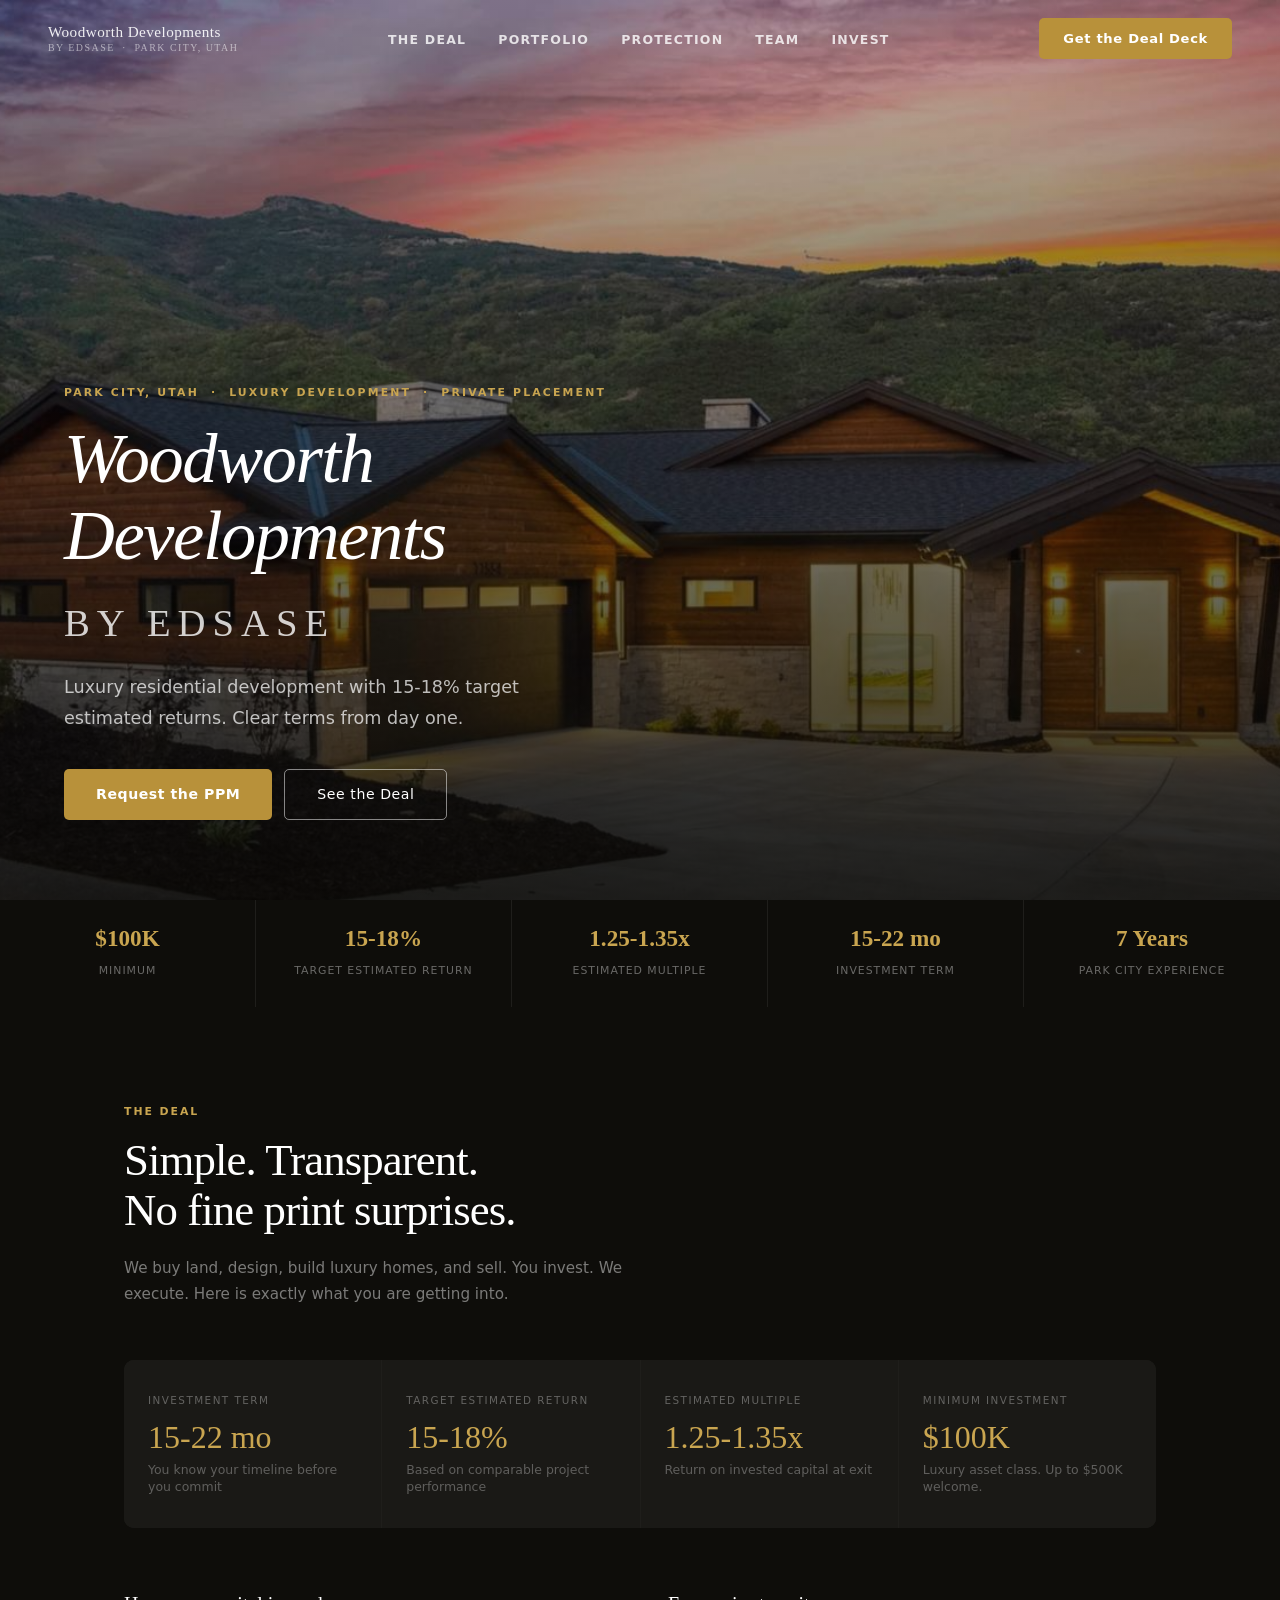
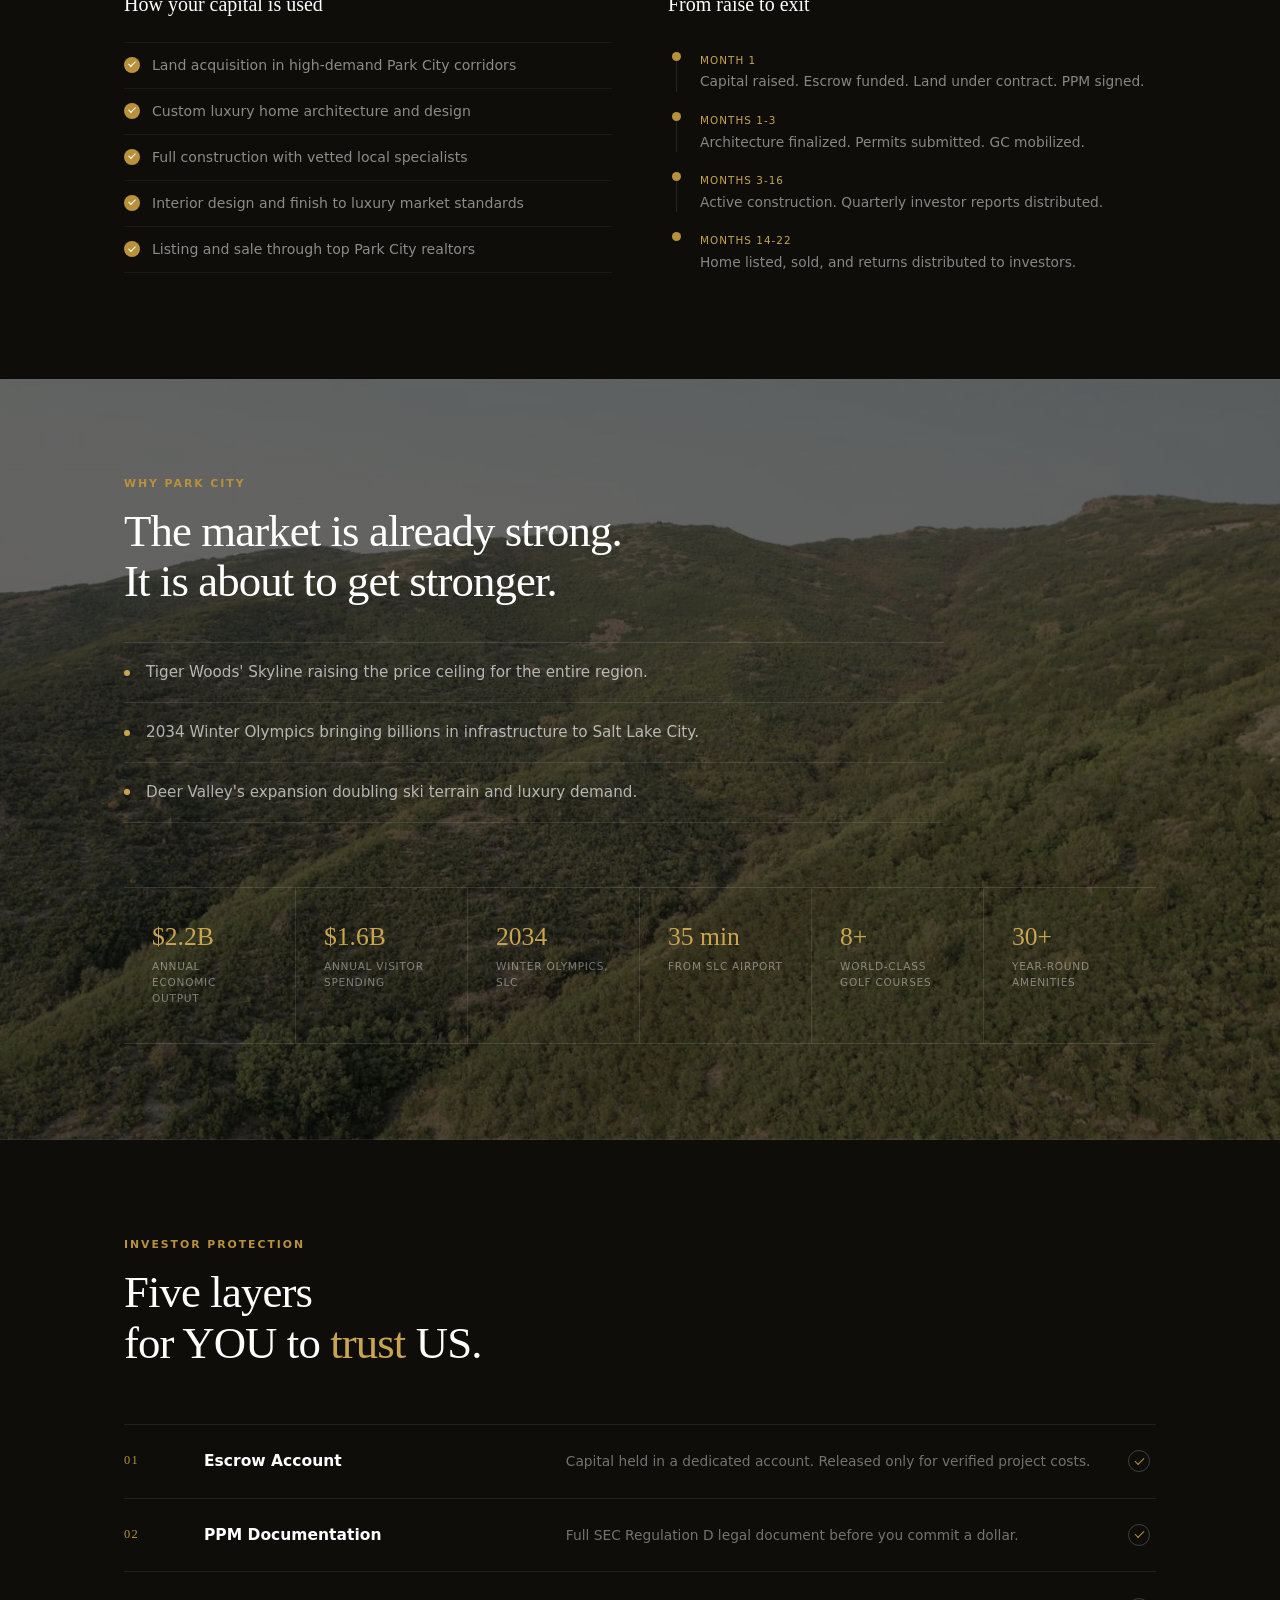
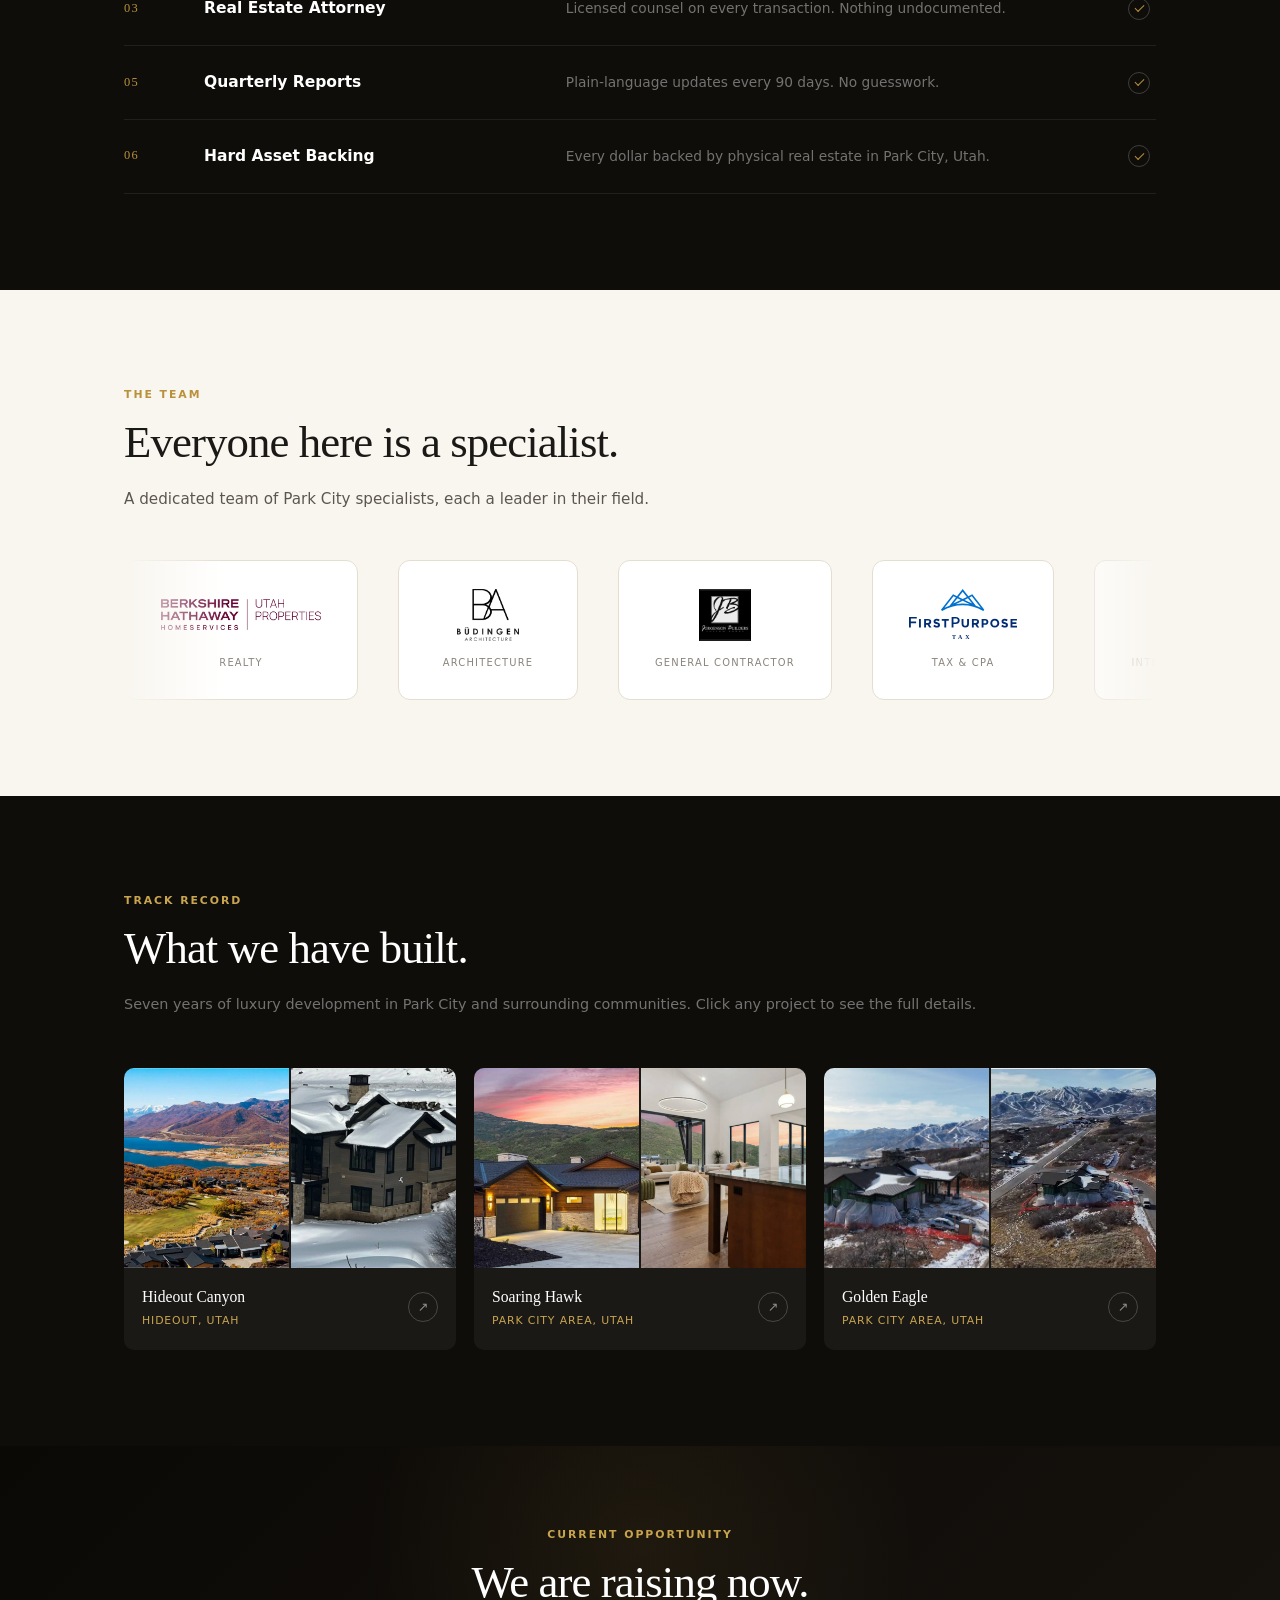
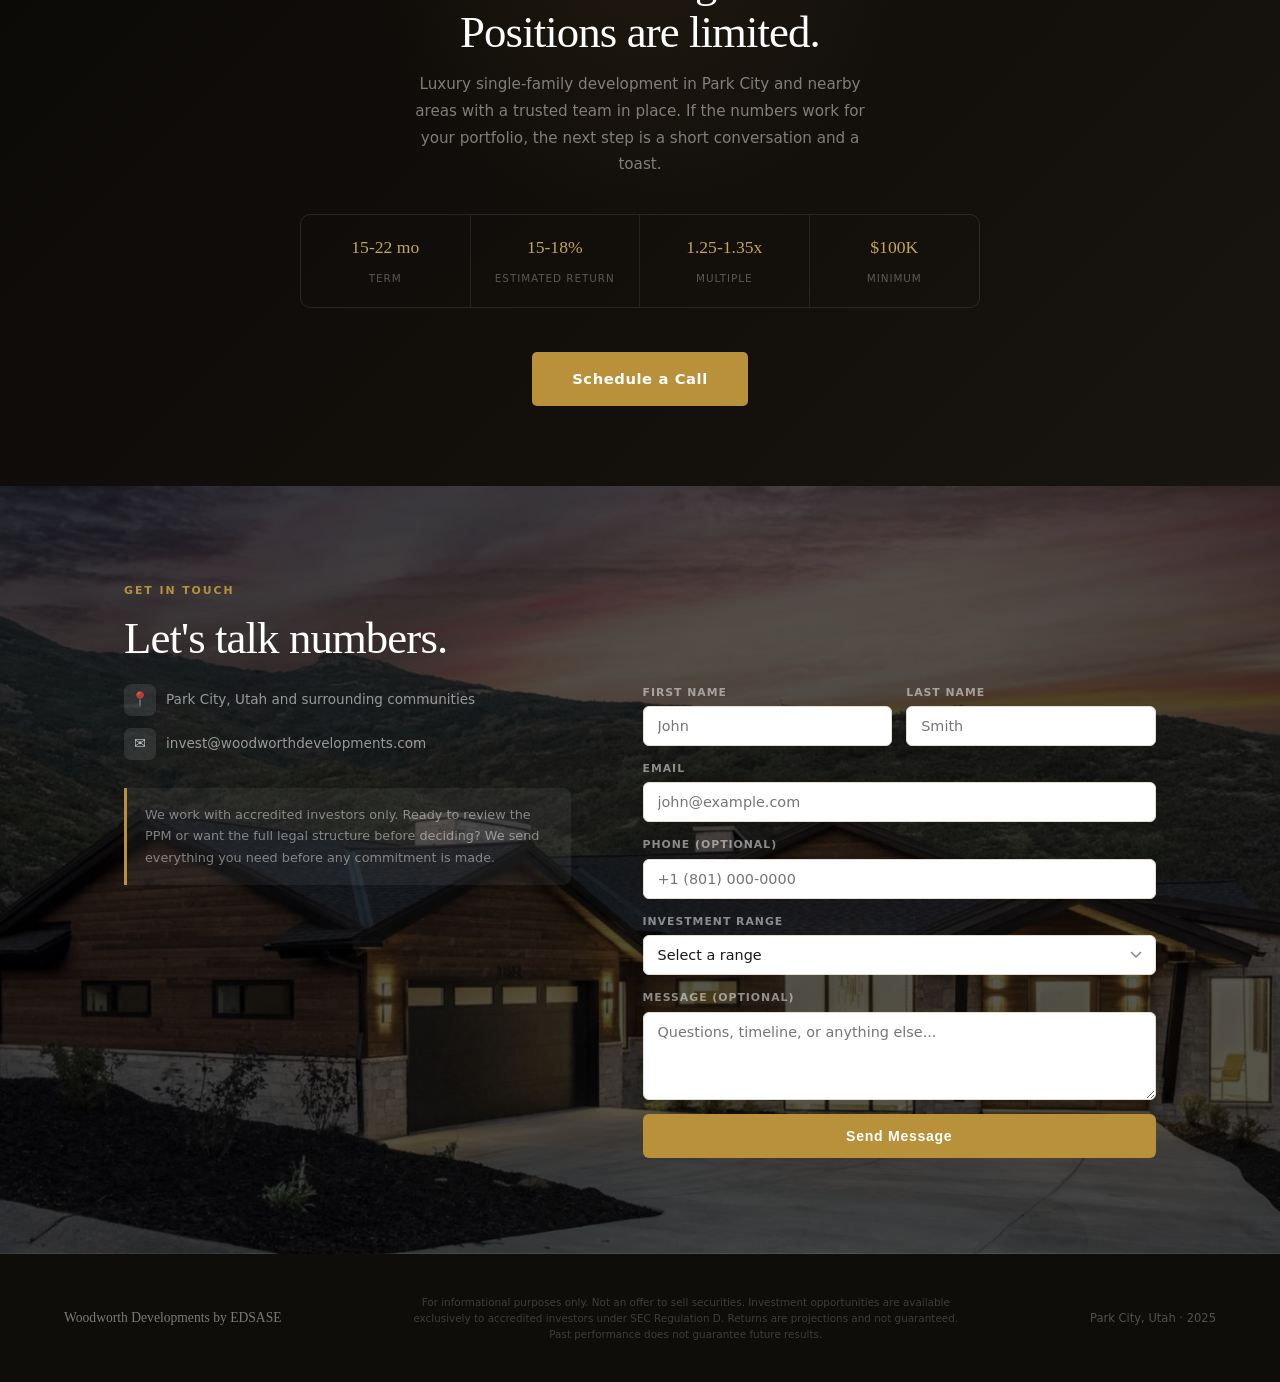
==== Index.html @ 4ca3562a "Add files via upload" ====
<!DOCTYPE html>
<html lang="en">
<head>
  <meta charset="UTF-8">
  <meta name="viewport" content="width=device-width, initial-scale=1.0">
  <title>Woodworth Developments | Luxury Investment, Park City Utah</title>
  <style>
    *, *::before, *::after { box-sizing: border-box; margin: 0; padding: 0; }
    html { scroll-behavior: smooth; }
    body {
      font-family: -apple-system, BlinkMacSystemFont, "Segoe UI", system-ui, sans-serif;
      background: #F9F6F0; color: #1A1916;
      line-height: 1.6; -webkit-font-smoothing: antialiased;
    }
    img { display: block; max-width: 100%; }
    a { text-decoration: none; color: inherit; }
    :root {
      --cream:#F9F6F0; --cream2:#EEE8DC; --white:#fff;
      --dark:#0E0D0A; --dark2:#181610; --gold:#B8913A; --gold2:#C9A550;
      --text:#1A1916; --mid:#5C5650; --light:#8A847C; --border:#E4DDD0;
    }
    header {
      position: fixed; top: 0; left: 0; right: 0; z-index: 100;
      padding: 18px 48px; display: flex; align-items: center;
      justify-content: space-between; transition: background .3s, box-shadow .3s;
    }
    header.scrolled {
      background: rgba(249,246,240,.96); backdrop-filter: blur(12px);
      box-shadow: 0 1px 0 var(--border);
    }
    .logo { font-family: Georgia,serif; font-size: .95rem; letter-spacing: .03em;
      color: rgba(255,255,255,.9); transition: color .3s; line-height: 1.3; }
    .logo small { display: block; font-size: .62rem; letter-spacing: .15em;
      text-transform: uppercase; opacity: .6; }
    header.scrolled .logo { color: var(--text); }
    .header-cta { background: var(--gold); color: #fff; padding: 10px 24px;
      border-radius: 5px; font-size: .82rem; font-weight: 600;
      letter-spacing: .05em; transition: background .2s; }
    .header-cta:hover { background: var(--gold2); }
    .nav-links { display: flex; align-items: center; gap: 32px; list-style: none; }
    .nav-links a { font-size: .78rem; font-weight: 600; letter-spacing: .1em;
      text-transform: uppercase; color: rgba(255,255,255,.8);
      transition: color .2s; text-decoration: none; }
    .nav-links a:hover { color: var(--gold2); }
    header.scrolled .nav-links a { color: var(--mid); }
    header.scrolled .nav-links a:hover { color: var(--gold); }
    .nav-hamburger { display: none; flex-direction: column; gap: 5px;
      cursor: pointer; padding: 4px; background: none; border: none; }
    .nav-hamburger span { display: block; width: 22px; height: 2px;
      background: rgba(255,255,255,.85); border-radius: 2px; transition: background .3s; }
    header.scrolled .nav-hamburger span { background: var(--text); }
    .nav-hamburger.open span:nth-child(1) { transform: translateY(7px) rotate(45deg); }
    .nav-hamburger.open span:nth-child(2) { opacity: 0; }
    .nav-hamburger.open span:nth-child(3) { transform: translateY(-7px) rotate(-45deg); }
    #hero { position: relative; height: 100vh; min-height: 640px;
      display: flex; align-items: flex-end; overflow: hidden; }
    .hero-video { position: absolute; inset: 0; width: 100%; height: 100%; object-fit: cover; object-position: center 30%; z-index: 0; }
    .hero-ov { position: absolute; inset: 0; z-index: 1;
      background: linear-gradient(to top,rgba(10,8,4,.88) 0%,rgba(10,8,4,.45) 55%,rgba(10,8,4,.25) 100%); }
    .hero-body { position: relative; z-index: 2; padding: 0 64px 80px; max-width: 820px; }
    .hero-tag { font-size: .68rem; font-weight: 700; letter-spacing: .2em;
      text-transform: uppercase; color: var(--gold2); margin-bottom: 18px; }
    #hero h1 { font-family: Georgia,serif; font-weight: 400; font-style: italic;
      font-size: clamp(2.8rem,5.5vw,5rem); line-height: 1.1; letter-spacing: -.02em;
      color: #fff; margin-bottom: 20px; }
    .hero-sub { font-size: clamp(.95rem,1.5vw,1.1rem); color: rgba(255,255,255,.72);
      max-width: 480px; line-height: 1.75; margin-bottom: 36px; }
    .hero-btns { display: flex; gap: 12px; flex-wrap: wrap; }
    .btn-primary { display: inline-block; background: var(--gold); color: #fff;
      padding: 14px 32px; font-size: .88rem; font-weight: 600; letter-spacing: .04em;
      border-radius: 5px; transition: background .2s, transform .15s; }
    .btn-primary:hover { background: var(--gold2); transform: translateY(-1px); }
    .btn-outline { display: inline-block; border: 1.5px solid rgba(255,255,255,.5);
      color: #fff; padding: 13px 32px; font-size: .88rem; font-weight: 500;
      letter-spacing: .04em; border-radius: 5px; transition: border-color .2s, background .2s; }
    .btn-outline:hover { border-color: #fff; background: rgba(255,255,255,.07); }
    .strip { background: var(--dark); display: flex; flex-wrap: wrap; }
    .strip-item { flex: 1 1 180px; padding: 26px 20px; text-align: center;
      border-right: 1px solid rgba(255,255,255,.07); }
    .strip-item:last-child { border-right: none; }
    .strip-item b { display: block; font-family: Georgia,serif; font-size: 1.45rem;
      color: var(--gold2); line-height: 1.1; margin-bottom: 4px; }
    .strip-item span { font-size: .68rem; letter-spacing: .09em;
      text-transform: uppercase; color: rgba(255,255,255,.38); }
    .section { padding: 96px 64px; max-width: 1160px; margin: 0 auto; }
    .eyebrow { font-size: .68rem; font-weight: 700; letter-spacing: .18em;
      text-transform: uppercase; color: var(--gold); margin-bottom: 14px; display: block; }
    .eyebrow-w { color: var(--gold2); }
    h2 { font-family: Georgia,serif; font-weight: 400;
      font-size: clamp(2rem,3.5vw,3rem); letter-spacing: -.02em; line-height: 1.12; margin-bottom: 20px; }
    #market { position: relative; background: var(--dark); }
    #market::before { content: ''; position: absolute; inset: 0; z-index: 0;
      background-image: linear-gradient(rgba(10,8,4,0.62),rgba(10,8,4,0.62)),url('[data-uri]');
      background-size: cover; background-position: center 40%;
      filter: saturate(0.55); }
    #market > .section { position: relative; z-index: 1; }
    #market h2 { color: #fff; }
    #market p { color: rgba(255,255,255,.7); }
    #market strong { color: #fff; }

    #market .dot { background: var(--gold); }
    #market li { color: rgba(255,255,255,.65); }
    .market-wrap { max-width: 820px; }
    .market-pills { display: flex; flex-direction: column; gap: 0; margin-top: 36px; border-top: 1px solid rgba(255,255,255,.12); }
    .market-pill { display: flex; align-items: center; gap: 16px; padding: 18px 0; border-bottom: 1px solid rgba(255,255,255,.1); font-size: .95rem; color: rgba(255,255,255,.65); line-height: 1.5; }
    .pill-dot { width: 6px; height: 6px; border-radius: 50%; background: var(--gold2); flex-shrink: 0; }
    .market-left p { font-size: 1rem; color: rgba(255,255,255,.68); line-height: 1.8; margin-bottom: 14px; }
    .market-left p strong { color: #fff; }
    .bullets { list-style: none; margin-top: 24px; }
    .bullets li { display: flex; gap: 12px; align-items: flex-start;
      padding: 12px 0; border-bottom: 1px solid var(--border);
      font-size: .9rem; color: var(--mid); line-height: 1.5; }
    .bullets li:first-child { border-top: 1px solid var(--border); }
    .dot { width: 5px; height: 5px; background: var(--gold); border-radius: 50%;
      flex-shrink: 0; margin-top: 7px; }
    .stat-strip { display: grid; grid-template-columns: repeat(6,1fr);
      margin-top: 64px; border-top: 1px solid rgba(255,255,255,.12);
      border-bottom: 1px solid rgba(255,255,255,.12); }
    .stat-box { padding: 36px 28px; border-right: 1px solid rgba(255,255,255,.1); }
    .stat-box:last-child { border-right: none; }
    .stat-box-num { font-family: Georgia,serif;
      font-size: clamp(1.6rem,2vw,2.4rem); color: var(--gold2);
      line-height: 1; margin-bottom: 10px; }
    .stat-box-lbl { font-size: .66rem; color: rgba(255,255,255,.42);
      line-height: 1.5; text-transform: uppercase; letter-spacing: .07em; }
    .market-photo { border-radius: 16px; overflow: hidden; height: 620px; margin-top: 64px; }
    .market-photo img { width: 100%; height: 100%; object-fit: cover; }
    #deal-bg { background: var(--dark); }
    h2#deal { color: #fff; }
    .deal-note { color: rgba(255,255,255,.45); max-width: 500px;
      margin-bottom: 52px; font-size: .95rem; line-height: 1.75; }
    .deal-nums { display: grid; grid-template-columns: repeat(4,1fr); gap: 1px;
      background: rgba(255,255,255,.07); border-radius: 10px; overflow: hidden; margin-bottom: 60px; }
    .deal-num-card { background: #1A1916; padding: 32px 24px; }
    .d-lbl { font-size: .65rem; letter-spacing: .14em; text-transform: uppercase;
      color: rgba(255,255,255,.32); margin-bottom: 12px; }
    .d-val { font-family: Georgia,serif; font-size: clamp(1.7rem,2.5vw,2.4rem);
      color: var(--gold2); line-height: 1; margin-bottom: 8px; }
    .d-note { font-size: .78rem; color: rgba(255,255,255,.3); line-height: 1.4; }
    .deal-two { display: grid; grid-template-columns: 1fr 1fr; gap: 56px; }
    .deal-two h3 { font-family: Georgia,serif; font-size: 1.25rem; font-weight: 400;
      color: #fff; margin-bottom: 22px; }
    .check-list { list-style: none; }
    .check-list li { display: flex; gap: 12px; align-items: flex-start;
      padding: 12px 0; border-bottom: 1px solid rgba(255,255,255,.06);
      font-size: .88rem; color: rgba(255,255,255,.52); line-height: 1.5; }
    .check-list li:first-child { border-top: 1px solid rgba(255,255,255,.06); }
    .ck { width: 16px; height: 16px; background: var(--gold); border-radius: 50%;
      flex-shrink: 0; margin-top: 2px; display: flex; align-items: center; justify-content: center; }
    .ck::after { content: ""; width: 4px; height: 7px;
      border-right: 1.5px solid #fff; border-bottom: 1.5px solid #fff;
      transform: rotate(45deg) translateX(-1px) translateY(-1px); }
    .tl { display: flex; flex-direction: column; }
    .tl-step { display: flex; gap: 16px; padding: 10px 0; }
    .tl-line { display: flex; flex-direction: column; align-items: center; width: 16px; flex-shrink: 0; }
    .tl-line::before { content: ""; width: 9px; height: 9px; border-radius: 50%;
      background: var(--gold); flex-shrink: 0; }
    .tl-line::after { content: ""; width: 1px; flex: 1; min-height: 22px;
      background: rgba(255,255,255,.1); }
    .tl-step:last-child .tl-line::after { display: none; }
    .tl-period { font-size: .65rem; letter-spacing: .1em; text-transform: uppercase;
      color: var(--gold2); margin-bottom: 3px; }
    .tl-text { color: rgba(255,255,255,.5); font-size: .86rem; line-height: 1.5; }
    #protection { background: var(--dark); }
    .prot-list { margin-top: 56px; border-top: 1px solid rgba(255,255,255,.08); }
    .prot-row { display: grid; grid-template-columns: 52px 1fr 1.6fr 28px;
      align-items: center; gap: 28px; padding: 24px 0;
      border-bottom: 1px solid rgba(255,255,255,.08);
      transition: background .2s; border-radius: 0; }
    .prot-num { font-family: Georgia,serif; font-size: .78rem; color: var(--gold);
      letter-spacing: .1em; }
    .prot-name { font-size: .97rem; font-weight: 700; color: #fff; }
    .prot-tag { font-size: .86rem; color: rgba(255,255,255,.42); line-height: 1.5; }
    .prot-tick { width: 22px; height: 22px; border-radius: 50%;
      border: 1.5px solid rgba(255,255,255,.2);
      display: flex; align-items: center; justify-content: center; flex-shrink: 0; }
    .prot-tick::after { content: ''; width: 5px; height: 9px;
      border-right: 1.5px solid var(--gold); border-bottom: 1.5px solid var(--gold);
      transform: rotate(45deg) translateX(-1px) translateY(-1px); }
    #team { background: var(--cream); }
    .team-grid { display: grid; grid-template-columns: repeat(4,1fr); gap: 16px; margin-top: 52px; }
    .team-sub { color: var(--mid); font-size: .95rem; margin-top: 10px; margin-bottom: 48px; }
    .logo-marquee { overflow: hidden; width: 100%; -webkit-mask-image: linear-gradient(to right,transparent 0,black 10%,black 90%,transparent 100%); mask-image: linear-gradient(to right,transparent 0,black 10%,black 90%,transparent 100%); }
    .logo-track { display: flex; gap: 40px; align-items: center; width: max-content; animation: logo-scroll 28s linear infinite; }
    .logo-track:hover { animation-play-state: paused; }
    @keyframes logo-scroll { from { transform: translateX(0); } to { transform: translateX(-50%); } }
    .logo-item { display: flex; flex-direction: column; align-items: center; gap: 14px; background: var(--white); border: 1px solid var(--border); border-radius: 12px; padding: 28px 36px; flex-shrink: 0; min-width: 180px; transition: box-shadow .2s; }
    .logo-item:hover { box-shadow: 0 6px 24px rgba(0,0,0,.07); }
    .logo-item img { height: 52px; width: auto; max-width: 160px; object-fit: contain; }
    .logo-role { font-size: .62rem; letter-spacing: .12em; text-transform: uppercase; color: var(--light); }
    .team-card { background: var(--white); border: 1px solid var(--border);
      border-radius: 10px; padding: 24px 18px; text-align: center; }
    .av { width: 52px; height: 52px; border-radius: 50%; background: var(--cream2);
      margin: 0 auto 12px; display: flex; align-items: center; justify-content: center;
      font-family: Georgia,serif; font-size: 1.05rem; color: var(--gold); font-style: italic; }
    .t-name { font-size: .85rem; font-weight: 600; color: var(--text); margin-bottom: 2px; }
    .t-co { font-size: .68rem; color: var(--gold); margin-bottom: 2px; }
    .t-role { font-size: .72rem; color: var(--light); line-height: 1.35; }
    #portfolio-bg { background: var(--dark); }
    h2#portfolio { color: #fff; }
    .port-note { color: rgba(255,255,255,.42); margin-bottom: 52px; font-size: .9rem; }
    .port-grid { display: grid; grid-template-columns: repeat(3,1fr); gap: 18px; }
    .port-card { background: #1A1916; border-radius: 10px; overflow: hidden;
      cursor: pointer; transition: transform .3s, box-shadow .3s; }
    .port-card:hover { transform: translateY(-5px); box-shadow: 0 16px 40px rgba(0,0,0,.5); }
    .port-imgs { display: grid; grid-template-columns: 1fr 1fr; height: 200px; gap: 2px; overflow: hidden; }
    .port-imgs img { width: 100%; height: 100%; object-fit: cover; transition: transform .5s; }
    .port-card:hover .port-imgs img { transform: scale(1.05); }
    .port-info { padding: 16px 18px 20px; display: flex; align-items: center; justify-content: space-between; }
    .port-name { color: #fff; font-family: Georgia,serif; font-size: .98rem; margin-bottom: 3px; }
    .port-loc { font-size: .68rem; letter-spacing: .08em; text-transform: uppercase; color: var(--gold2); }
    .port-arrow { width: 30px; height: 30px; border-radius: 50%; border: 1px solid rgba(255,255,255,.2);
      display: flex; align-items: center; justify-content: center; color: rgba(255,255,255,.5);
      font-size: .8rem; transition: border-color .2s, color .2s; flex-shrink: 0; }
    .port-card:hover .port-arrow { border-color: var(--gold2); color: var(--gold2); }
    #cta-bridge { background: linear-gradient(135deg,#0B0906 0%,#181410 100%);
      text-align: center; padding: 80px 64px; position: relative; overflow: hidden; }
    #cta-bridge::before { content: ""; position: absolute; top: -200px; left: 50%;
      transform: translateX(-50%); width: 600px; height: 600px; border-radius: 50%;
      background: radial-gradient(circle,rgba(184,145,58,.09) 0%,transparent 65%); pointer-events: none; }
    #cta-bridge h2 { color: #fff; max-width: 600px; margin: 0 auto 14px; position: relative; }
    #cta-bridge > p { color: rgba(255,255,255,.46); max-width: 460px; margin: 0 auto 36px;
      font-size: .95rem; line-height: 1.75; position: relative; }
    .terms-row { display: flex; flex-wrap: wrap; justify-content: center; gap: 0;
      max-width: 680px; margin: 0 auto 44px; border: 1px solid rgba(255,255,255,.1);
      border-radius: 10px; overflow: hidden; position: relative; }
    .term-item { flex: 1 1 150px; padding: 18px 12px; border-right: 1px solid rgba(255,255,255,.08); }
    .term-item:last-child { border-right: none; }
    .term-val { font-family: Georgia,serif; font-size: 1.1rem; color: var(--gold2); display: block; margin-bottom: 3px; }
    .term-lbl { font-size: .65rem; letter-spacing: .09em; text-transform: uppercase; color: rgba(255,255,255,.3); }
    #contact { position: relative; background: var(--dark); }
    #contact::before { content: ''; position: absolute; inset: 0; z-index: 0;
      background-image: linear-gradient(rgba(10,8,4,0.68),rgba(10,8,4,0.68)),url('[data-uri]');
      background-size: cover; background-position: center 30%;
      background-blend-mode: multiply; filter: saturate(0.55); }
    #contact > .section { position: relative; z-index: 1; }
    #contact h2 { color: #fff; }
    #contact .contact-left h3 { color: #fff; }
    #contact .contact-left > p { color: var(--gold2) !important; }
    #contact .c-icon { background: rgba(255,255,255,.1); color: rgba(255,255,255,.7); }
    #contact .c-txt { color: rgba(255,255,255,.55); }
    #contact .c-note { background: rgba(255,255,255,.06); color: rgba(255,255,255,.45); border-left-color: var(--gold); }
    #contact .fg label { color: rgba(255,255,255,.5); }
    .contact-wrap { display: grid; grid-template-columns: 1fr 1.15fr; gap: 72px; align-items: start; }
    .contact-left h3 { font-family: Georgia,serif; font-weight: 400; font-size: 1.5rem; margin-bottom: 14px; }
    .contact-left > p { font-size: .93rem; color: var(--mid); line-height: 1.8; margin-bottom: 28px; }
    .c-line { display: flex; align-items: center; gap: 10px; margin-bottom: 12px; }
    .c-icon { width: 32px; height: 32px; border-radius: 7px; background: var(--cream2);
      display: flex; align-items: center; justify-content: center; font-size: .9rem; flex-shrink: 0; }
    .c-txt { font-size: .85rem; color: var(--mid); }
    .c-note { margin-top: 28px; padding: 16px 18px; border-left: 3px solid var(--gold);
      background: var(--cream2); border-radius: 0 8px 8px 0;
      font-size: .8rem; color: var(--mid); line-height: 1.7; }
    .c-form { display: flex; flex-direction: column; gap: 14px; }
    .row2 { display: grid; grid-template-columns: 1fr 1fr; gap: 14px; }
    .fg { display: flex; flex-direction: column; gap: 5px; }
    .fg label { font-size: .68rem; font-weight: 700; letter-spacing: .09em; text-transform: uppercase; color: var(--mid); }
    .fg input, .fg select, .fg textarea { background: var(--white); border: 1.5px solid var(--border);
      border-radius: 6px; padding: 11px 14px; font-size: .9rem; font-family: inherit;
      color: var(--text); outline: none; transition: border-color .2s; width: 100%; }
    .fg input:focus, .fg select:focus, .fg textarea:focus { border-color: var(--gold); }
    .fg textarea { resize: vertical; min-height: 88px; }
    .fg select { appearance: none;
      background-image: url("data:image/svg+xml,%3Csvg xmlns='http://www.w3.org/2000/svg' width='12' height='8'%3E%3Cpath d='M1 1l5 5 5-5' stroke='%238A847C' fill='none' stroke-width='1.5'/%3E%3C/svg%3E");
      background-repeat: no-repeat; background-position: right 13px center; padding-right: 34px; }
    .btn-send { background: var(--gold); color: #fff; border: none; padding: 14px 32px;
      font-size: .88rem; font-weight: 600; letter-spacing: .05em; border-radius: 6px;
      cursor: pointer; transition: background .2s, transform .15s; width: 100%; }
    .btn-send:hover { background: var(--gold2); transform: translateY(-1px); }
    .form-ok { display: none; background: #edf5e9; border: 1px solid #b8d9a8;
      color: #2a6018; padding: 13px 16px; border-radius: 7px; font-size: .86rem; }
    footer { background: var(--dark); padding: 40px 64px; display: flex;
      flex-wrap: wrap; gap: 20px; align-items: center; justify-content: space-between; }
    .f-brand { font-family: Georgia,serif; font-size: .85rem; color: rgba(255,255,255,.45); }
    .f-disc { font-size: .65rem; color: rgba(255,255,255,.2); max-width: 560px; line-height: 1.55; text-align: center; }
    .f-copy { font-size: .72rem; color: rgba(255,255,255,.28); }
    .fu { opacity: 0; transform: translateY(22px); transition: opacity .6s ease, transform .6s ease; }
    .fu.vis { opacity: 1; transform: none; }
    .d1 { transition-delay: .1s; } .d2 { transition-delay: .2s; }
    .d3 { transition-delay: .3s; } .d4 { transition-delay: .4s; }

    /* ===================== MODAL ===================== */
    #modal-overlay {
      position: fixed; inset: 0; z-index: 400;
      background: rgba(0,0,0,.9);
      display: flex; align-items: center; justify-content: center; padding: 24px;
      opacity: 0; pointer-events: none; transition: opacity .25s ease;
    }
    #modal-overlay.open { opacity: 1; pointer-events: all; }
    #modal-box {
      background: var(--white); border-radius: 16px;
      width: 100%; max-width: 900px; max-height: 90vh; overflow-y: auto; overflow-x: hidden;
      position: relative; box-shadow: 0 32px 80px rgba(0,0,0,.55);
      transform: scale(.96) translateY(14px); transition: transform .3s ease;
    }
    #modal-overlay.open #modal-box { transform: none; }
    #modal-close {
      position: absolute; top: 14px; right: 14px; z-index: 20;
      background: rgba(0,0,0,.5); color: #fff; border: none; border-radius: 50%;
      width: 36px; height: 36px; font-size: 1.1rem; cursor: pointer;
      display: flex; align-items: center; justify-content: center; transition: background .2s;
    }
    #modal-close:hover { background: rgba(0,0,0,.78); }
    .car-wrap {
      position: relative; overflow: hidden;
      background: var(--cream2);     /* cream, not black */
      aspect-ratio: 16/9;
    }
    #modal-img {
      width: 100%; height: 100%;
      object-fit: cover;             /* fill container, crop if needed */
      transition: opacity .22s ease;
    }
    .car-btn {
      position: absolute; top: 50%; transform: translateY(-50%);
      background: rgba(0,0,0,.42); color: #fff; border: none; border-radius: 50%;
      width: 46px; height: 46px; font-size: 1.5rem; cursor: pointer;
      display: flex; align-items: center; justify-content: center;
      transition: background .2s; z-index: 5; user-select: none;
    }
    .car-btn:hover { background: rgba(0,0,0,.7); }
    #carPrev { left: 14px; } #carNext { right: 14px; }
    .car-counter {
      position: absolute; bottom: 14px; right: 14px;
      background: rgba(0,0,0,.45); color: rgba(255,255,255,.88);
      font-size: .72rem; padding: 4px 10px; border-radius: 20px; pointer-events: none;
    }
    .car-dots {
      position: absolute; bottom: 14px; left: 50%; transform: translateX(-50%);
      display: flex; gap: 6px;
    }
    .car-dot { width: 7px; height: 7px; border-radius: 50%;
      background: rgba(255,255,255,.35); cursor: pointer;
      transition: background .2s, transform .2s; }
    .car-dot.active { background: #fff; transform: scale(1.25); }
    .modal-info { padding: 32px 40px 40px; }
    .modal-badge { display: inline-block; font-size: .65rem; font-weight: 700;
      letter-spacing: .12em; text-transform: uppercase;
      padding: 5px 12px; border-radius: 20px; margin-bottom: 8px; }
    .badge-done   { background: #edf5e9; color: #246018; }
    .badge-active { background: #fef3e2; color: #8a5a00; }
    #modal-title { font-family: Georgia,serif; font-weight: 400;
      font-size: clamp(1.5rem,3vw,2rem); color: var(--text); margin-bottom: 4px; }
    #modal-loc { font-size: .75rem; letter-spacing: .09em; text-transform: uppercase; color: var(--gold); }
    .modal-specs { display: grid; grid-template-columns: repeat(4,1fr);
      gap: 1px; background: var(--border); border: 1px solid var(--border);
      border-radius: 10px; overflow: hidden; }
    .spec-item { background: var(--cream); padding: 20px 18px; }
    .spec-val { font-family: Georgia,serif; font-size: 1.15rem; color: var(--text); margin-bottom: 5px; }
    .spec-lbl { font-size: .66rem; letter-spacing: .09em; text-transform: uppercase; color: var(--light); }

    @media (max-width: 1024px) {
      .deal-nums { grid-template-columns: repeat(2,1fr); }
      .team-grid  { grid-template-columns: repeat(3,1fr); }
      .port-grid  { grid-template-columns: repeat(2,1fr); }
    }
    @media (max-width: 768px) {
      header { padding: 16px 24px; }
      .nav-links { display: none; position: fixed; top: 0; left: 0; right: 0; bottom: 0;
        flex-direction: column; align-items: center; justify-content: center;
        background: rgba(14,13,10,.97); gap: 40px; z-index: 99; }
      .nav-links.open { display: flex; }
      .nav-links a { font-size: 1.1rem; color: rgba(255,255,255,.85) !important; }
      .nav-hamburger { display: flex; z-index: 101; position: relative; }
      .logo small { display: none; }
      .section { padding: 64px 24px; }
      #cta-bridge { padding: 64px 24px; }
      footer { padding: 36px 24px; flex-direction: column; text-align: center; }
      .f-disc { text-align: left; }
      h2 { font-size: 1.9rem; }
      .hero-body { padding: 0 28px 60px; }
      #hero h1 { font-size: 2.5rem; }
      .strip-item { flex: 1 1 50%; border-right: none; border-bottom: 1px solid rgba(255,255,255,.07); }
      .stat-strip { grid-template-columns: repeat(3,1fr); }
      .market-photo { height: 320px; }
      .deal-nums { grid-template-columns: repeat(2,1fr); }
      .deal-two { grid-template-columns: 1fr; gap: 40px; }
      .prot-row { grid-template-columns: 40px 1fr; gap: 16px; } .prot-tag { display: none; } .prot-tick { display: none; }
      .team-grid { grid-template-columns: repeat(2,1fr); }
      .port-grid { grid-template-columns: 1fr; }
      .terms-row { flex-direction: column; }
      .term-item { border-right: none; border-bottom: 1px solid rgba(255,255,255,.08); }
      .term-item:last-child { border-bottom: none; }
      .contact-wrap { grid-template-columns: 1fr; gap: 44px; }
      .row2 { grid-template-columns: 1fr; }
      #modal-overlay { align-items: flex-end; padding: 0; }
      #modal-box { border-radius: 20px 20px 0 0; max-height: 92vh; }
      #modal-overlay.open #modal-box { transform: none; }
      .car-wrap { aspect-ratio: 4/3; }
      .modal-info { padding: 24px 24px 36px; }
      .modal-specs { grid-template-columns: repeat(2,1fr); }
      .car-btn { width: 38px; height: 38px; font-size: 1.2rem; }
    }
    @media (max-width: 480px) {
      #hero h1 { font-size: 2rem; }
      .deal-nums { grid-template-columns: 1fr; }
      .team-grid { grid-template-columns: 1fr 1fr; }
    }
  </style>
</head>
<body>

<header id="hdr">
  <div class="logo">Woodworth Developments<small>by EDSASE &nbsp;&#183;&nbsp; Park City, Utah</small></div>
  <ul class="nav-links" id="navLinks">
    <li><a href="#deal-bg" onclick="closeNav()">The Deal</a></li>
    <li><a href="#portfolio-bg" onclick="closeNav()">Portfolio</a></li>
    <li><a href="#protection" onclick="closeNav()">Protection</a></li>
    <li><a href="#team" onclick="closeNav()">Team</a></li>
    <li><a href="#contact" onclick="closeNav()">Invest</a></li>
  </ul>
  <div style="display:flex;align-items:center;gap:20px;">
    <button class="nav-hamburger" id="navBurger" aria-label="Menu" onclick="toggleNav()">
      <span></span><span></span><span></span>
    </button>
    <a href="#contact" class="header-cta">Get the Deal Deck</a>
  </div>
</header>

<section id="hero">
  <video class="hero-video" autoplay muted loop playsinline preload="auto" poster="[data-uri]">
  <source src="Front cover video .mp4" type="video/mp4">
</video><div class="hero-ov"></div>
  <div class="hero-body">
    <div class="hero-tag">Park City, Utah &nbsp;&#183;&nbsp; Luxury Development &nbsp;&#183;&nbsp; Private Placement</div>
    <h1>Woodworth Developments<br><em style="font-size:.55em;letter-spacing:.18em;font-style:normal;opacity:.8">BY EDSASE</em></h1>
    <p class="hero-sub">Luxury residential development with 15-18% target estimated returns. Clear terms from day one.</p>
    <div class="hero-btns">
      <a href="#contact" class="btn-primary">Request the PPM</a>
      <a href="#deal-bg" class="btn-outline">See the Deal</a>
    </div>
  </div>
</section>

<div class="strip">
  <div class="strip-item"><b>$100K</b><span>Minimum</span></div>
  <div class="strip-item"><b>15-18%</b><span>Target Estimated Return</span></div>
  <div class="strip-item"><b>1.25-1.35x</b><span>Estimated Multiple</span></div>
  <div class="strip-item"><b>15-22 mo</b><span>Investment Term</span></div>
  <div class="strip-item"><b>7 Years</b><span>Park City Experience</span></div>
</div>

<div id="deal-bg"><div class="section">
  <span class="eyebrow eyebrow-w fu">The Deal</span>
  <h2 class="fu" id="deal">Simple. Transparent.<br>No fine print surprises.</h2>
  <p class="deal-note fu">We buy land, design, build luxury homes, and sell. You invest. We execute. Here is exactly what you are getting into.</p>
  <div class="deal-nums">
    <div class="deal-num-card fu"><div class="d-lbl">Investment Term</div><div class="d-val">15-22 mo</div><div class="d-note">You know your timeline before you commit</div></div>
    <div class="deal-num-card fu d1"><div class="d-lbl">Target Estimated Return</div><div class="d-val">15-18%</div><div class="d-note">Based on comparable project performance</div></div>
    <div class="deal-num-card fu d2"><div class="d-lbl">Estimated Multiple</div><div class="d-val">1.25-1.35x</div><div class="d-note">Return on invested capital at exit</div></div>
    <div class="deal-num-card fu d3"><div class="d-lbl">Minimum Investment</div><div class="d-val">$100K</div><div class="d-note">Luxury asset class. Up to $500K welcome.</div></div>
  </div>
  <div class="deal-two">
    <div class="fu"><h3>How your capital is used</h3>
      <ul class="check-list">
        <li><span class="ck"></span>Land acquisition in high-demand Park City corridors</li>
        <li><span class="ck"></span>Custom luxury home architecture and design</li>
        <li><span class="ck"></span>Full construction with vetted local specialists</li>
        <li><span class="ck"></span>Interior design and finish to luxury market standards</li>
        <li><span class="ck"></span>Listing and sale through top Park City realtors</li>
      </ul>
    </div>
    <div class="fu d1"><h3>From raise to exit</h3>
      <div class="tl">
        <div class="tl-step"><div class="tl-line"></div><div><div class="tl-period">Month 1</div><div class="tl-text">Capital raised. Escrow funded. Land under contract. PPM signed.</div></div></div>
        <div class="tl-step"><div class="tl-line"></div><div><div class="tl-period">Months 1-3</div><div class="tl-text">Architecture finalized. Permits submitted. GC mobilized.</div></div></div>
        <div class="tl-step"><div class="tl-line"></div><div><div class="tl-period">Months 3-16</div><div class="tl-text">Active construction. Quarterly investor reports distributed.</div></div></div>
        <div class="tl-step"><div class="tl-line"></div><div><div class="tl-period">Months 14-22</div><div class="tl-text">Home listed, sold, and returns distributed to investors.</div></div></div>
      </div>
    </div>
  </div>
</div></div>

<div id="market"><div class="section">
  <span class="eyebrow fu">Why Park City</span>
  <div class="market-wrap">
    <h2 class="fu">The market is already strong.<br>It is about to get stronger.</h2>
    <div class="market-pills fu">
      <div class="market-pill"><span class="pill-dot"></span><span>Tiger Woods' Skyline raising the price ceiling for the entire region.</span></div>
      <div class="market-pill"><span class="pill-dot"></span><span>2034 Winter Olympics bringing billions in infrastructure to Salt Lake City.</span></div>
      <div class="market-pill"><span class="pill-dot"></span><span>Deer Valley's expansion doubling ski terrain and luxury demand.</span></div>
    </div>
  </div>
  <div class="stat-strip fu d1">
    <div class="stat-box"><div class="stat-box-num">$2.2B</div><div class="stat-box-lbl">Annual economic output</div></div>
    <div class="stat-box"><div class="stat-box-num">$1.6B</div><div class="stat-box-lbl">Annual visitor spending</div></div>
    <div class="stat-box"><div class="stat-box-num">2034</div><div class="stat-box-lbl">Winter Olympics, SLC</div></div>
    <div class="stat-box"><div class="stat-box-num">35 min</div><div class="stat-box-lbl">From SLC Airport</div></div>
    <div class="stat-box"><div class="stat-box-num">8+</div><div class="stat-box-lbl">World-class golf courses</div></div>
    <div class="stat-box"><div class="stat-box-num">30+</div><div class="stat-box-lbl">Year-round amenities</div></div>
  </div>
</div></div>

<div id="protection"><div class="section">
  <span class="eyebrow fu">Investor Protection</span>
  <h2 class="fu" style="color:#fff">Five layers<br>for YOU to <span style="color:var(--gold2)">trust</span> US.</h2>
  <div class="prot-list">
    <div class="prot-row fu"><span class="prot-num">01</span><span class="prot-name">Escrow Account</span><span class="prot-tag">Capital held in a dedicated account. Released only for verified project costs.</span><div class="prot-tick"></div></div>
    <div class="prot-row fu"><span class="prot-num">02</span><span class="prot-name">PPM Documentation</span><span class="prot-tag">Full SEC Regulation D legal document before you commit a dollar.</span><div class="prot-tick"></div></div>
    <div class="prot-row fu"><span class="prot-num">03</span><span class="prot-name">Real Estate Attorney</span><span class="prot-tag">Licensed counsel on every transaction. Nothing undocumented.</span><div class="prot-tick"></div></div>
    <div class="prot-row fu"><span class="prot-num">05</span><span class="prot-name">Quarterly Reports</span><span class="prot-tag">Plain-language updates every 90 days. No guesswork.</span><div class="prot-tick"></div></div>
    <div class="prot-row fu"><span class="prot-num">06</span><span class="prot-name">Hard Asset Backing</span><span class="prot-tag">Every dollar backed by physical real estate in Park City, Utah.</span><div class="prot-tick"></div></div>
  </div>
</div></div>

<div id="team"><div class="section">
  <span class="eyebrow fu">The Team</span>
  <h2 class="fu">Everyone here is a specialist.</h2>
  <p class="team-sub fu">A dedicated team of Park City specialists, each a leader in their field.</p>
  <div class="logo-marquee">
  <div class="logo-track" id="logoTrack">
    <div class="logo-item"><img src="[data-uri]" alt="BHHS Utah Properties"><span class="logo-role">Realty</span></div>
    <div class="logo-item"><img src="[data-uri]" alt="Büdingen Architecture"><span class="logo-role">Architecture</span></div>
    <div class="logo-item"><img src="[data-uri]" alt="Jorgenson Builders"><span class="logo-role">General Contractor</span></div>
    <div class="logo-item"><img src="[data-uri]" alt="FirstPurpose"><span class="logo-role">Tax &amp; CPA</span></div>
    <div class="logo-item"><img src="[data-uri]" alt="Milieu Design"><span class="logo-role">Interior Design</span></div>
    <div class="logo-item"><img src="[data-uri]" alt="BHHS Utah Properties"><span class="logo-role">Realty</span></div>
    <div class="logo-item"><img src="[data-uri]" alt="Büdingen Architecture"><span class="logo-role">Architecture</span></div>
    <div class="logo-item"><img src="[data-uri]" alt="Jorgenson Builders"><span class="logo-role">General Contractor</span></div>
    <div class="logo-item"><img src="[data-uri]" alt="FirstPurpose"><span class="logo-role">Tax &amp; CPA</span></div>
    <div class="logo-item"><img src="[data-uri]" alt="Milieu Design"><span class="logo-role">Interior Design</span></div>
  </div>
  </div>
</div></div>

<div id="portfolio-bg"><div class="section">
  <span class="eyebrow eyebrow-w fu">Track Record</span>
  <h2 class="fu" id="portfolio">What we have built.</h2>
  <p class="port-note fu">Seven years of luxury development in Park City and surrounding communities. Click any project to see the full details.</p>
  <div class="port-grid">
    <div class="port-card fu" onclick="openProject('hideout')" role="button" tabindex="0">
      <div class="port-imgs">
        <img src="[data-uri]" alt="Hideout Canyon aerial" loading="lazy">
        <img src="[data-uri]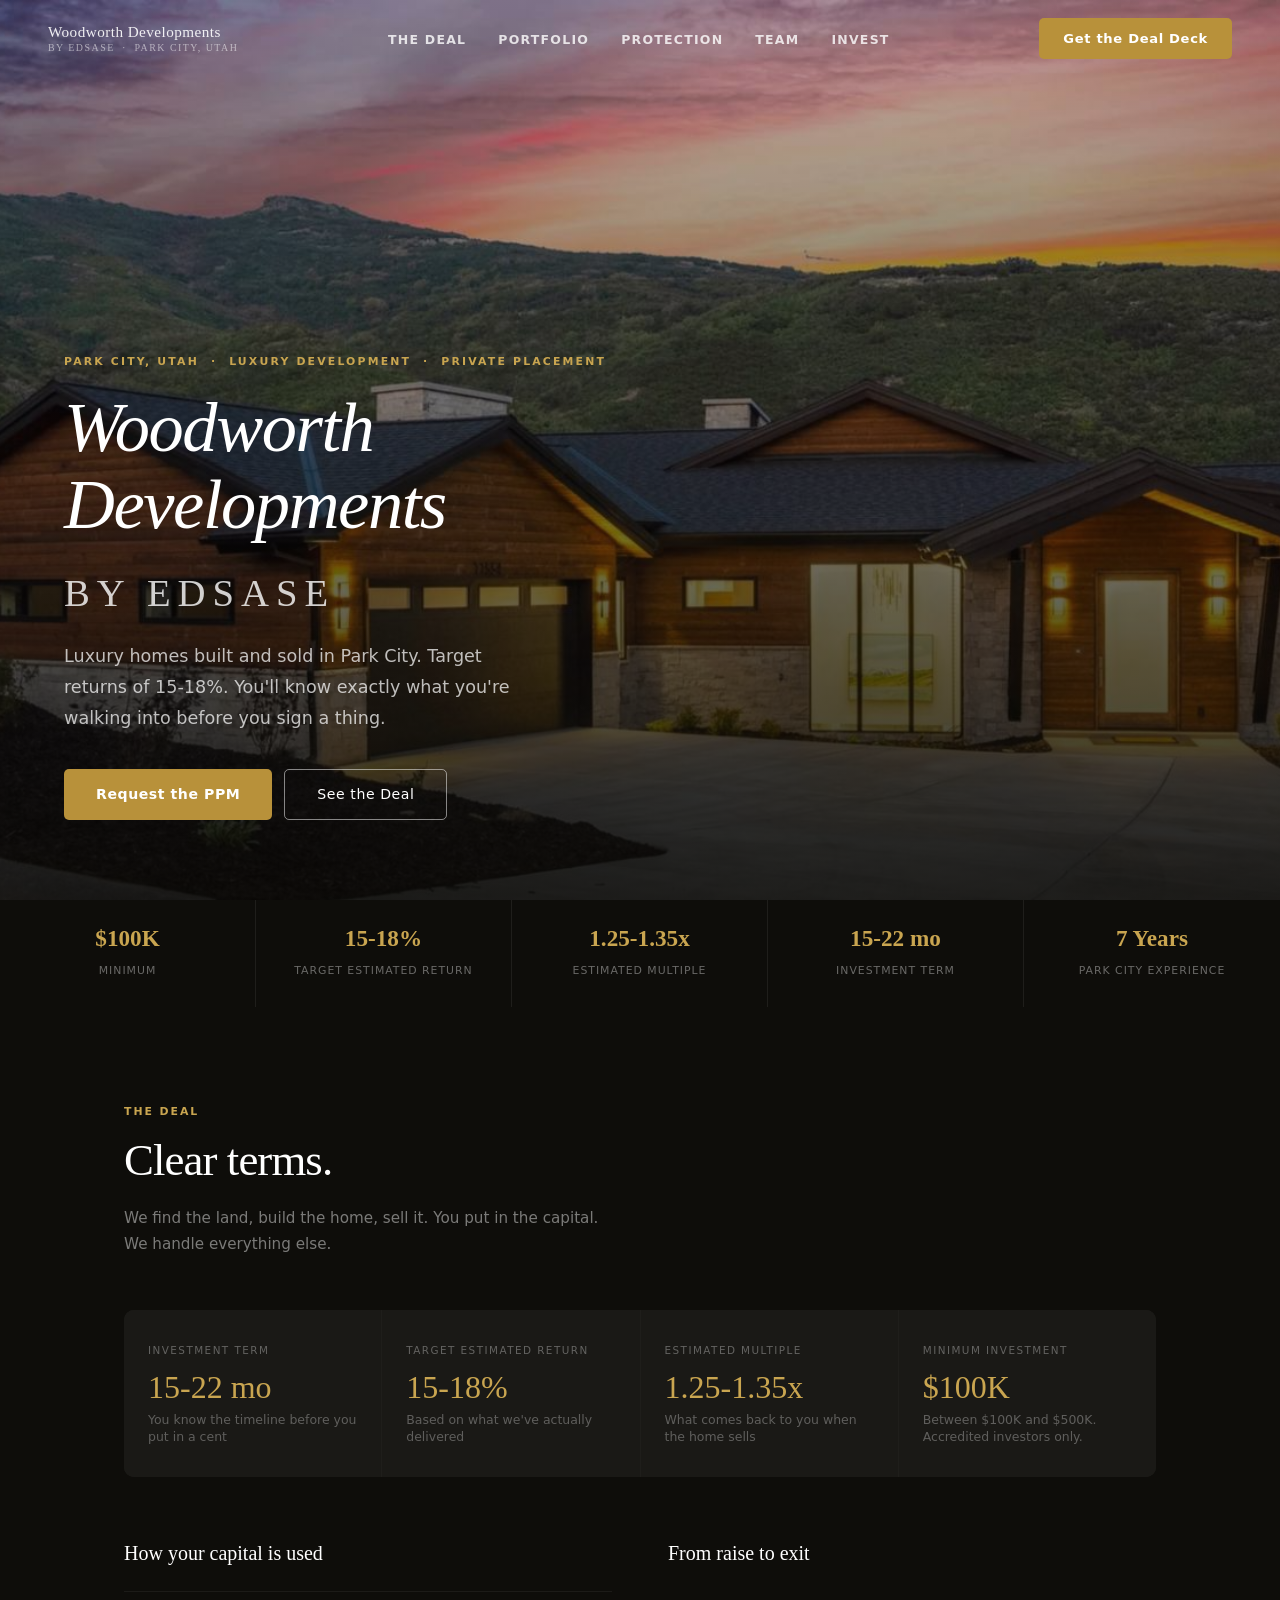
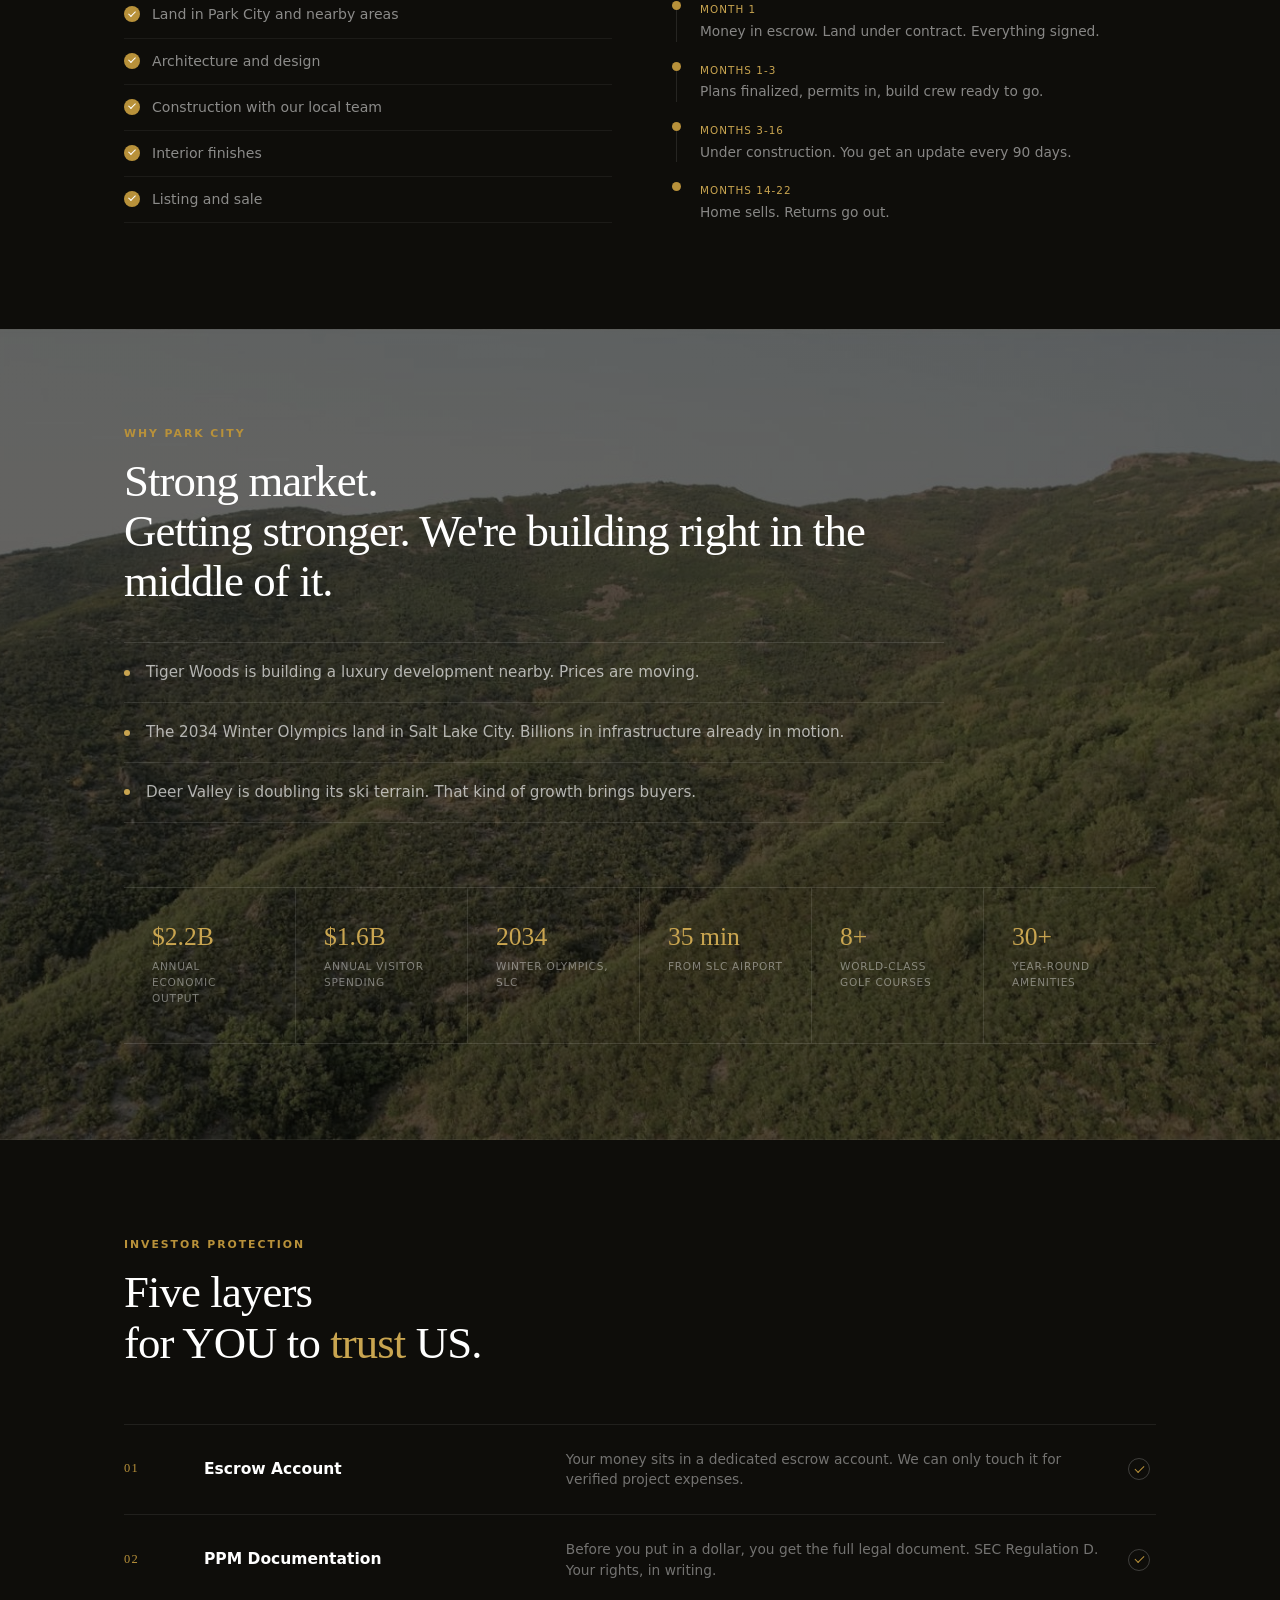
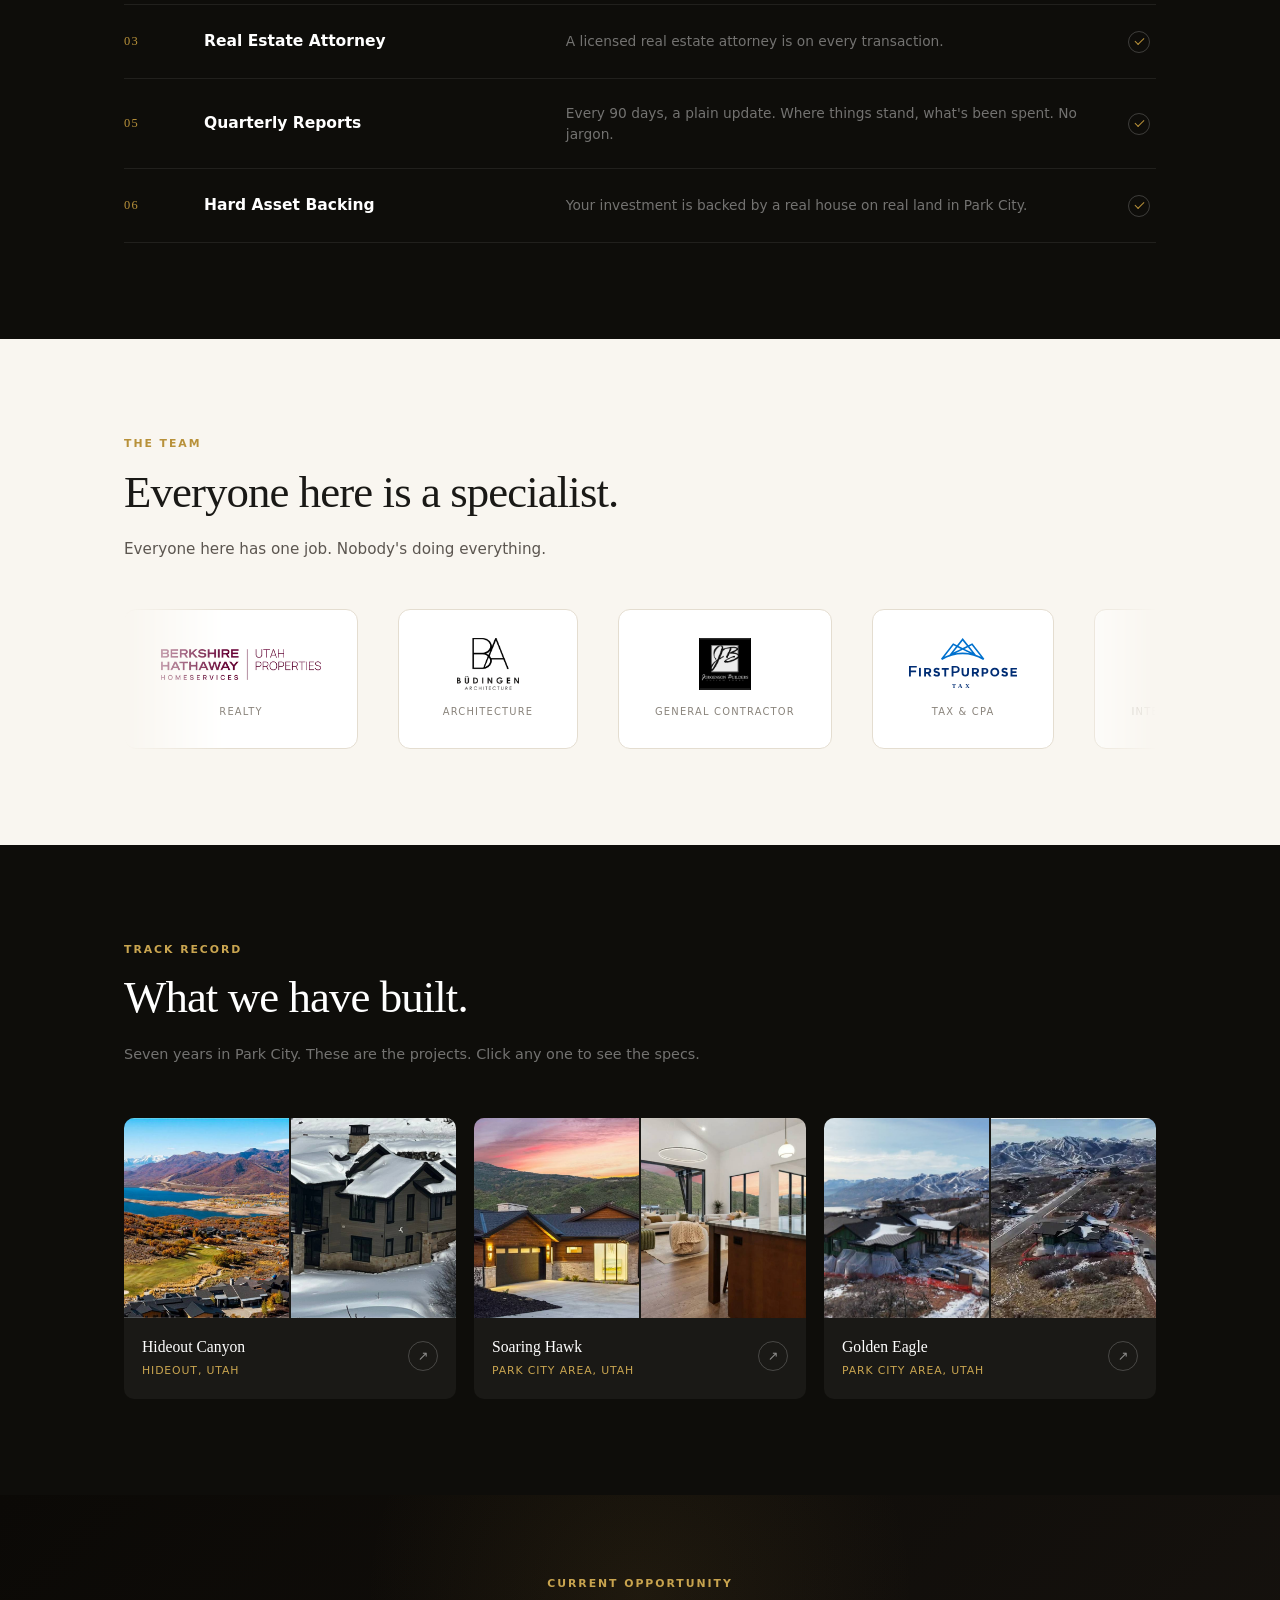
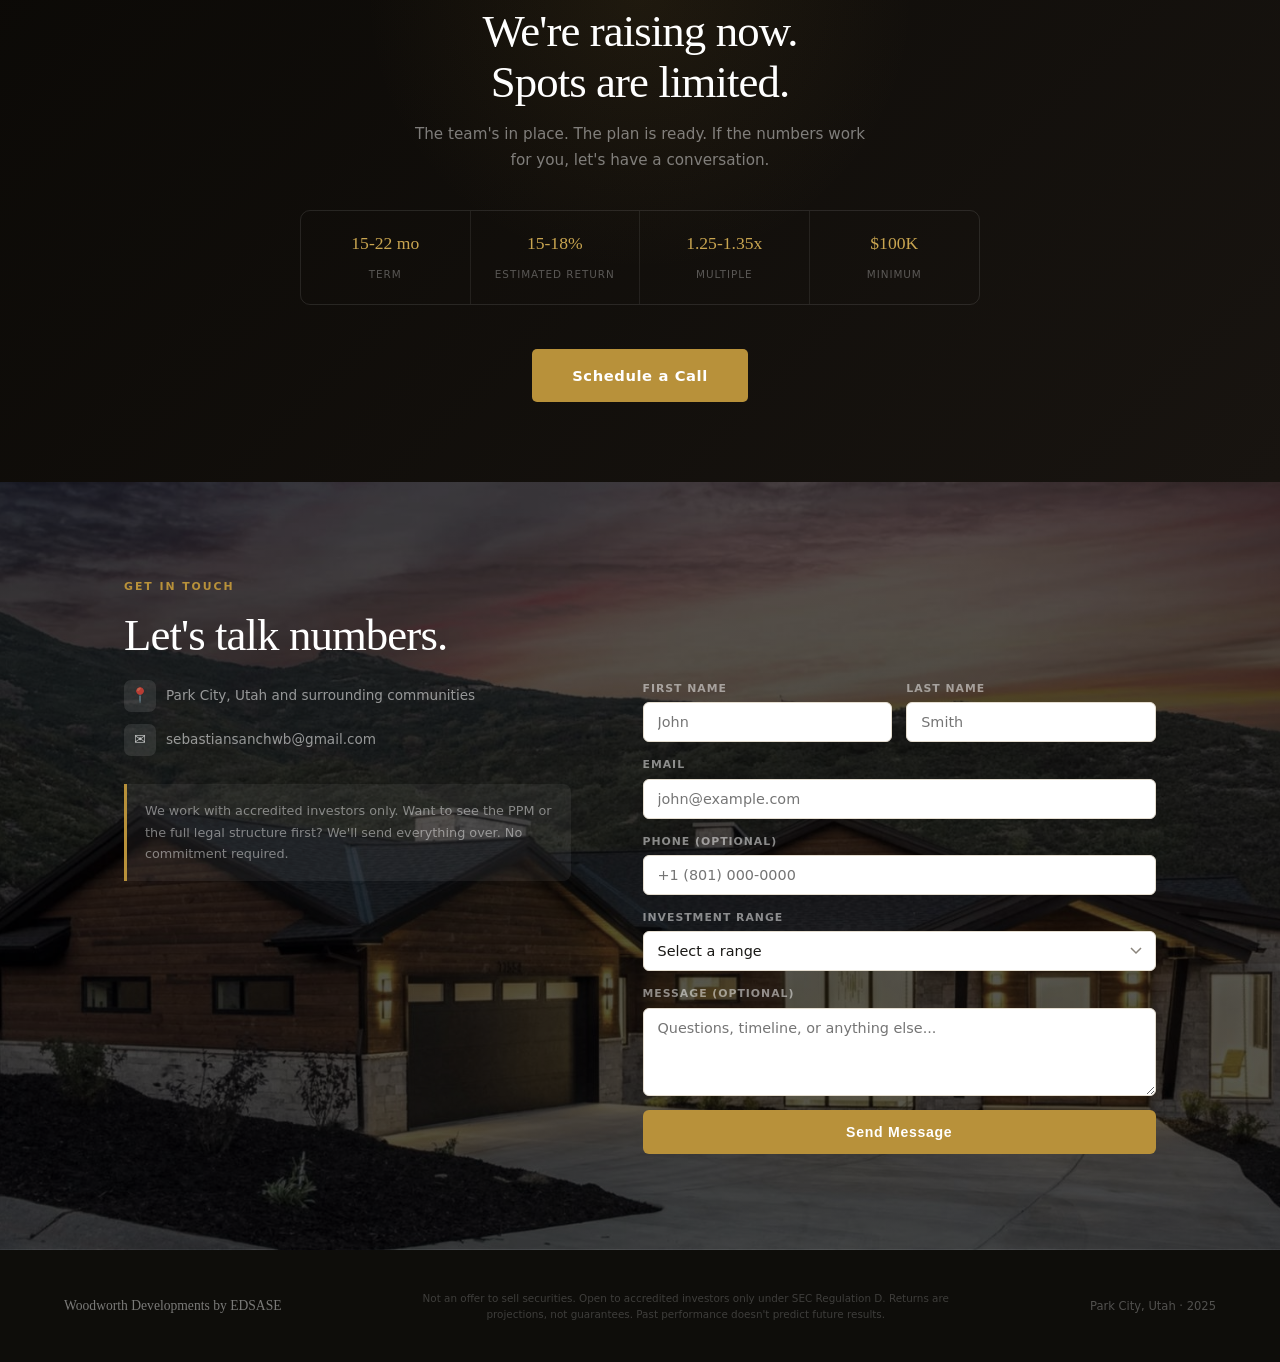
